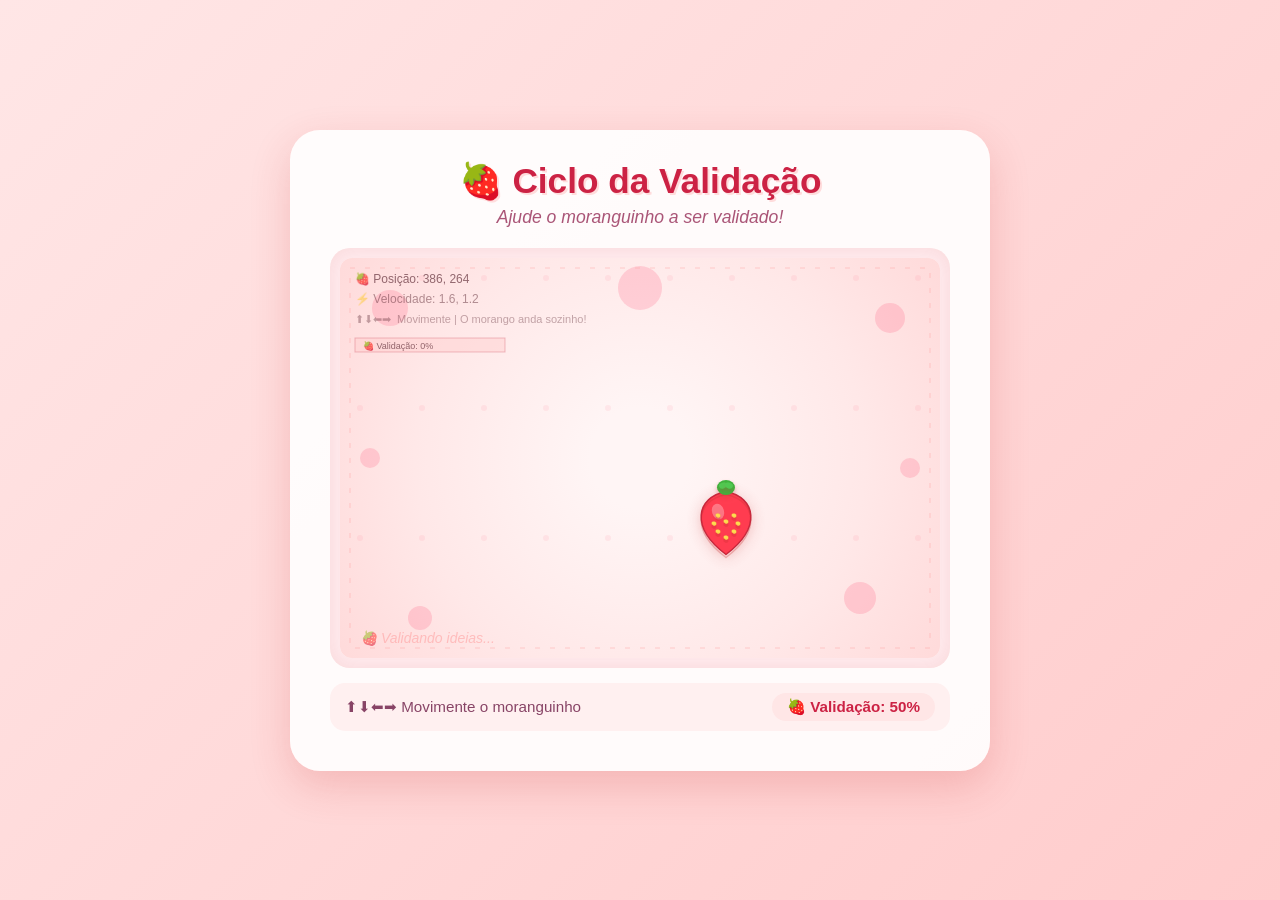
==== index.html @ ab9e492f "Add files via upload" ====
<!DOCTYPE html>
<html lang="pt-br">
<head>
    <meta charset="UTF-8">
    <meta name="viewport" content="width=device-width, initial-scale=1.0">
    <title>🍓 Ciclo da Validação - Moranguinho</title>
    <link rel="stylesheet" href="style.css">
</head>
<body>
    
    <div class="container">
        <h1>🍓 Ciclo da Validação</h1>
        <p class="subtitulo">Ajude o moranguinho a ser validado!</p>
        
        <div class="canvas-wrapper">
            <!-- CANVAS - VAI FUNCIONAR SEM PROCESSING.JS! -->
            <canvas id="canvas-morango" width="600" height="400"></canvas>
        </div>
        
        <div class="info">
            <p>⬆⬇⬅➡  Movimente o moranguinho</p>
            <p id="status">🍓 Validação: 50%</p>
        </div>
    </div>

    <!-- SCRIPT PURO JAVASCRIPT (SEM PROCESSING.JS!) -->
    <script src="script.js"></script>
    
</body>
</html>
---- style.css ----
* {
    margin: 0;
    padding: 0;
    box-sizing: border-box;
}

body {
    font-family: 'Arial', sans-serif;
    background: linear-gradient(135deg, #ffe6e6, #ffcccc);
    min-height: 100vh;
    display: flex;
    justify-content: center;
    align-items: center;
}

.container {
    background: rgba(255, 255, 255, 0.9);
    border-radius: 30px;
    padding: 30px 40px 40px 40px;
    box-shadow: 0 15px 40px rgba(200, 50, 50, 0.2);
    max-width: 700px;
    width: 100%;
    text-align: center;
}

h1 {
    font-size: 2.2rem;
    color: #cc2244;
    margin-bottom: 5px;
    text-shadow: 2px 2px 0px rgba(255, 100, 100, 0.2);
}

.subtitulo {
    font-size: 1.1rem;
    color: #aa5577;
    margin-bottom: 20px;
    font-style: italic;
}

.canvas-wrapper {
    background: #ffebee;
    border-radius: 20px;
    padding: 10px;
    box-shadow: inset 0 0 20px rgba(200, 50, 50, 0.1);
    margin-bottom: 15px;
}

canvas {
    display: block;
    width: 100%;
    max-width: 600px;
    height: auto;
    margin: 0 auto;
    border-radius: 12px;
    background: #fff5f5;
}

.info {
    display: flex;
    justify-content: space-between;
    align-items: center;
    padding: 10px 15px;
    background: #fff0f0;
    border-radius: 15px;
    font-size: 0.95rem;
    color: #884466;
}

#status {
    font-weight: bold;
    background: #ffe6e6;
    padding: 5px 15px;
    border-radius: 20px;
    color: #cc2244;
}

@media (max-width: 500px) {
    .container {
        padding: 15px;
    }
    h1 {
        font-size: 1.6rem;
    }
    .info {
        flex-direction: column;
        gap: 8px;
    }
}
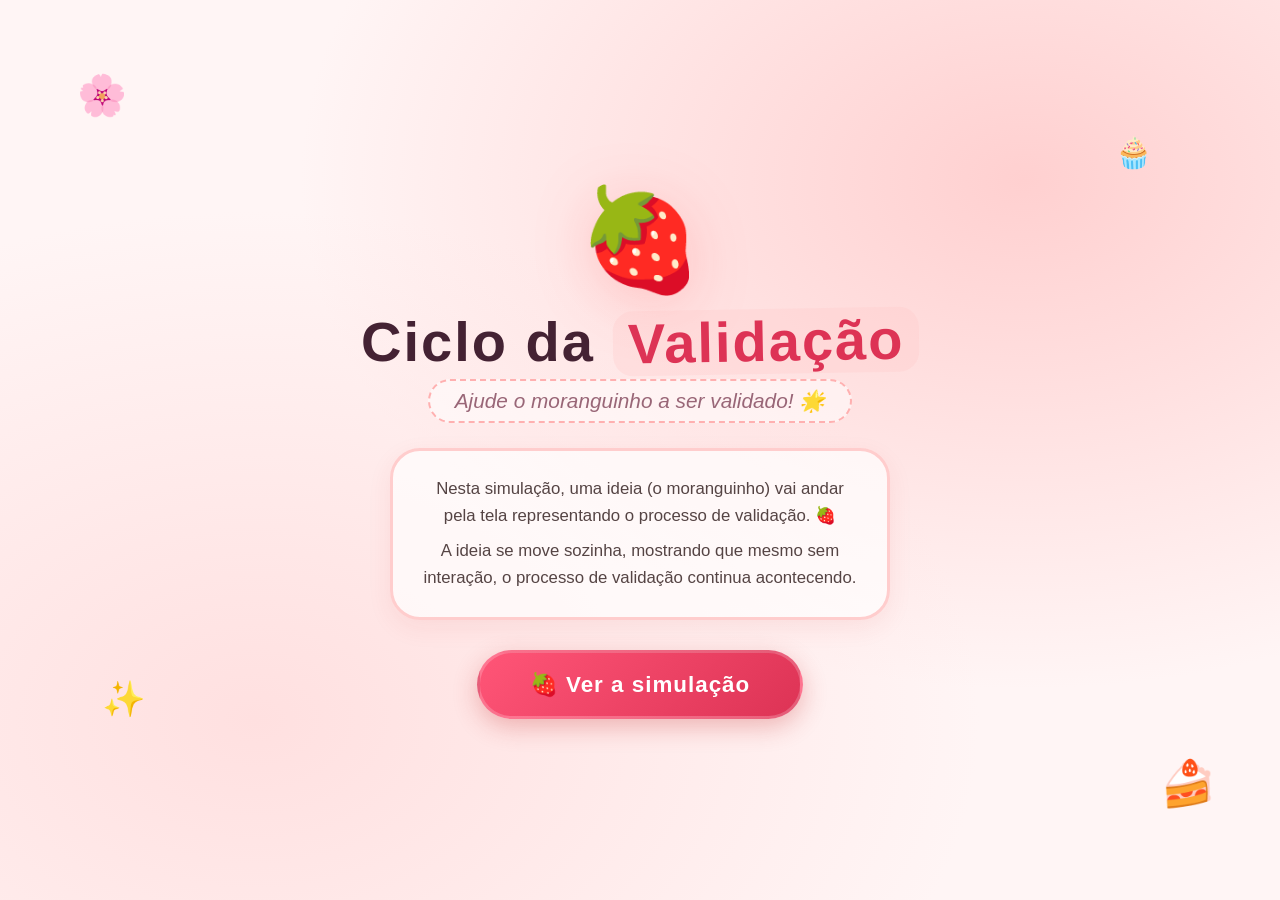
==== commit 804d38b0: "Add files via upload" ====
--- a/index.html
+++ b/index.html
@@ -3,28 +3,53 @@
 <head>
     <meta charset="UTF-8">
     <meta name="viewport" content="width=device-width, initial-scale=1.0">
-    <title>🍓 Ciclo da Validação - Moranguinho</title>
+    <title>🍓 Ciclo da Validação</title>
     <link rel="stylesheet" href="style.css">
 </head>
 <body>
     
-    <div class="container">
-        <h1>🍓 Ciclo da Validação</h1>
-        <p class="subtitulo">Ajude o moranguinho a ser validado!</p>
+    <!-- Tela inicial -->
+    <div class="tela-inicial">
         
-        <div class="canvas-wrapper">
-            <!-- CANVAS - VAI FUNCIONAR SEM PROCESSING.JS! -->
-            <canvas id="canvas-morango" width="600" height="400"></canvas>
+        <!-- Morango gigante que flutua -->
+        <div class="morango-gigante">
+            🍓
         </div>
         
-        <div class="info">
-            <p>⬆⬇⬅➡  Movimente o moranguinho</p>
-            <p id="status">🍓 Validação: 50%</p>
+        <!-- Título principal -->
+        <h1 class="titulo-principal">
+            Ciclo da <span class="destaque">Validação</span>
+        </h1>
+        
+        <!-- Subtítulo fofo -->
+        <p class="subtitulo-inicial">
+            Ajude o moranguinho a ser validado! 🌟
+        </p>
+        
+        <!-- Descrição do que é o jogo -->
+        <div class="descricao">
+            <p>
+                Nesta simulação, uma ideia (o moranguinho) vai andar pela tela 
+                representando o processo de validação. 🍓
+            </p>
+            <p>
+                A ideia se move sozinha, mostrando que mesmo sem interação, 
+                o processo de validação continua acontecendo.
+            </p>
         </div>
+        
+        <!-- Botão para ir ao jogo -->
+        <a href="jogo.html" class="btn-iniciar">
+            🍓 Ver a simulação
+        </a>
+        
+        <!-- Decorações fofas -->
+        <div class="decoracao-1">🌸</div>
+        <div class="decoracao-2">🍰</div>
+        <div class="decoracao-3">🧁</div>
+        <div class="decoracao-4">✨</div>
+        
     </div>
-
-    <!-- SCRIPT PURO JAVASCRIPT (SEM PROCESSING.JS!) -->
-    <script src="script.js"></script>
     
 </body>
 </html>
--- a/style.css
+++ b/style.css
@@ -1,3 +1,5 @@
+/* Estilos fofos com tema de moranguinho */
+
 * {
     margin: 0;
     padding: 0;
@@ -5,84 +7,325 @@
 }
 
 body {
-    font-family: 'Arial', sans-serif;
-    background: linear-gradient(135deg, #ffe6e6, #ffcccc);
+    font-family: 'Comic Sans MS', 'Chalkboard SE', cursive, sans-serif;
     min-height: 100vh;
-    display: flex;
+    background: #fff0f0;
+    overflow: hidden;
+}
+
+/* ===== TELA INICIAL ===== */
+
+.tela-inicial {
+    min-height: 100vh;
+    display: flex;
+    flex-direction: column;
+    align-items: center;
     justify-content: center;
-    align-items: center;
-}
-
-.container {
-    background: rgba(255, 255, 255, 0.9);
+    padding: 40px 20px;
+    background: 
+        radial-gradient(ellipse at 20% 80%, #ffe0e0 0%, transparent 50%),
+        radial-gradient(ellipse at 80% 20%, #ffd0d0 0%, transparent 50%),
+        #fff5f5;
+    position: relative;
+}
+
+/* Morango grande que flutua */
+.morango-gigante {
+    font-size: 100px;
+    animation: flutuar 3s ease-in-out infinite;
+    filter: drop-shadow(0 10px 30px rgba(255, 50, 50, 0.2));
+    margin-bottom: 10px;
+}
+
+/* Animação de flutuação do morango */
+@keyframes flutuar {
+    0%, 100% { transform: translateY(0px) rotate(-2deg); }
+    50% { transform: translateY(-15px) rotate(2deg); }
+}
+
+/* Título principal */
+.titulo-principal {
+    font-size: 3.5rem;
+    color: #442233;
+    text-align: center;
+    margin-bottom: 5px;
+    letter-spacing: 2px;
+}
+
+/* Parte "Validação" em destaque */
+.titulo-principal .destaque {
+    color: #dd3355;
+    background: rgba(255, 200, 200, 0.3);
+    padding: 0 15px;
+    border-radius: 20px;
+    display: inline-block;
+    transform: rotate(-1deg);
+}
+
+/* Subtítulo */
+.subtitulo-inicial {
+    font-size: 1.3rem;
+    color: #996677;
+    margin-bottom: 25px;
+    font-style: italic;
+    background: rgba(255, 255, 255, 0.5);
+    padding: 8px 25px;
     border-radius: 30px;
-    padding: 30px 40px 40px 40px;
-    box-shadow: 0 15px 40px rgba(200, 50, 50, 0.2);
-    max-width: 700px;
+    border: 2px dashed #ffb0b0;
+}
+
+/* Caixa de descrição */
+.descricao {
+    max-width: 500px;
+    text-align: center;
+    background: rgba(255, 255, 255, 0.7);
+    padding: 25px 30px;
+    border-radius: 30px;
+    border: 3px solid #ffcdcd;
+    margin-bottom: 30px;
+    box-shadow: 0 8px 25px rgba(200, 50, 50, 0.08);
+}
+
+.descricao p {
+    color: #554444;
+    font-size: 1.05rem;
+    line-height: 1.6;
+    margin-bottom: 8px;
+}
+
+.descricao p:last-child {
+    margin-bottom: 0;
+}
+
+/* Botão de iniciar */
+.btn-iniciar {
+    display: inline-block;
+    background: linear-gradient(135deg, #ff5577, #dd3355);
+    color: white;
+    font-size: 1.4rem;
+    font-family: inherit;
+    padding: 18px 50px;
+    border-radius: 50px;
+    text-decoration: none;
+    font-weight: bold;
+    letter-spacing: 1px;
+    box-shadow: 0 8px 25px rgba(200, 50, 50, 0.3);
+    transition: all 0.3s ease;
+    border: 3px solid rgba(255, 255, 255, 0.2);
+}
+
+/* Efeito ao passar o mouse no botão */
+.btn-iniciar:hover {
+    transform: translateY(-3px) scale(1.02);
+    box-shadow: 0 12px 35px rgba(200, 50, 50, 0.4);
+    background: linear-gradient(135deg, #ff6688, #ee3355);
+}
+
+/* Efeito ao clicar no botão */
+.btn-iniciar:active {
+    transform: translateY(0px) scale(0.98);
+}
+
+/* Decorações espalhadas pela tela */
+.decoracao-1 {
+    position: absolute;
+    top: 8%;
+    left: 6%;
+    font-size: 40px;
+    animation: girar 20s linear infinite;
+}
+
+.decoracao-2 {
+    position: absolute;
+    bottom: 10%;
+    right: 5%;
+    font-size: 45px;
+    animation: girar 25s linear infinite reverse;
+}
+
+.decoracao-3 {
+    position: absolute;
+    top: 15%;
+    right: 10%;
+    font-size: 30px;
+    animation: flutuar 4s ease-in-out infinite;
+}
+
+.decoracao-4 {
+    position: absolute;
+    bottom: 20%;
+    left: 8%;
+    font-size: 35px;
+    animation: flutuar 3.5s ease-in-out infinite 1s;
+}
+
+/* Animação de girar para as decorações */
+@keyframes girar {
+    0% { transform: rotate(0deg); }
+    100% { transform: rotate(360deg); }
+}
+
+/* ===== TELA DO JOGO ===== */
+
+.tela-jogo {
+    min-height: 100vh;
+    display: flex;
+    flex-direction: column;
+    align-items: center;
+    justify-content: center;
+    padding: 20px;
+    background: 
+        radial-gradient(ellipse at 30% 70%, #ffe8e8 0%, transparent 60%),
+        radial-gradient(ellipse at 70% 30%, #ffdddd 0%, transparent 60%),
+        #fff5f5;
+}
+
+/* Cabeçalho do jogo */
+.header-jogo {
+    display: flex;
+    align-items: center;
+    justify-content: space-between;
     width: 100%;
-    text-align: center;
-}
-
-h1 {
-    font-size: 2.2rem;
-    color: #cc2244;
-    margin-bottom: 5px;
-    text-shadow: 2px 2px 0px rgba(255, 100, 100, 0.2);
-}
-
-.subtitulo {
+    max-width: 650px;
+    margin-bottom: 15px;
+    padding: 10px 20px;
+    background: rgba(255, 255, 255, 0.7);
+    border-radius: 20px;
+    border: 2px solid #ffcdcd;
+}
+
+/* Botão de voltar */
+.btn-voltar {
+    color: #dd3355;
+    text-decoration: none;
+    font-weight: bold;
+    font-size: 0.95rem;
+    padding: 8px 15px;
+    border-radius: 12px;
+    background: rgba(255, 200, 200, 0.3);
+    transition: background 0.3s;
+}
+
+.btn-voltar:hover {
+    background: rgba(255, 200, 200, 0.6);
+}
+
+/* Título do jogo */
+.titulo-jogo {
     font-size: 1.1rem;
-    color: #aa5577;
-    margin-bottom: 20px;
-    font-style: italic;
-}
-
+    color: #442233;
+    margin: 0;
+}
+
+/* Status de validação */
+.status-jogo {
+    background: #ffdddd;
+    padding: 6px 16px;
+    border-radius: 20px;
+    color: #dd3355;
+    font-weight: bold;
+    font-size: 0.9rem;
+    border: 2px solid #ffbbbb;
+}
+
+/* Área do canvas */
 .canvas-wrapper {
-    background: #ffebee;
-    border-radius: 20px;
-    padding: 10px;
-    box-shadow: inset 0 0 20px rgba(200, 50, 50, 0.1);
-    margin-bottom: 15px;
-}
-
+    background: rgba(255, 255, 255, 0.7);
+    border-radius: 25px;
+    padding: 12px;
+    box-shadow: 0 10px 40px rgba(200, 50, 50, 0.1);
+    border: 3px solid #ffcdcd;
+    max-width: 650px;
+    width: 100%;
+}
+
+/* O canvas onde o morango anda */
 canvas {
     display: block;
     width: 100%;
-    max-width: 600px;
     height: auto;
-    margin: 0 auto;
-    border-radius: 12px;
+    border-radius: 15px;
     background: #fff5f5;
 }
 
-.info {
+/* Informações na parte de baixo */
+.controles {
+    width: 100%;
+    max-width: 650px;
+    margin-top: 15px;
     display: flex;
     justify-content: space-between;
     align-items: center;
-    padding: 10px 15px;
-    background: #fff0f0;
+    flex-wrap: wrap;
+    gap: 10px;
+    padding: 12px 20px;
+    background: rgba(255, 255, 255, 0.5);
+    border-radius: 20px;
+    border: 2px dashed #ffcdcd;
+}
+
+.info-simulacao {
+    display: flex;
+    align-items: center;
+    gap: 8px;
+}
+
+.icone-info {
+    font-size: 1.5rem;
+}
+
+.texto-info {
+    color: #776666;
+    font-size: 0.9rem;
+}
+
+.dica-simulacao {
+    color: #886666;
+    font-size: 0.9rem;
+    background: rgba(255, 200, 200, 0.2);
+    padding: 5px 15px;
     border-radius: 15px;
-    font-size: 0.95rem;
-    color: #884466;
-}
-
-#status {
-    font-weight: bold;
-    background: #ffe6e6;
-    padding: 5px 15px;
-    border-radius: 20px;
-    color: #cc2244;
-}
-
-@media (max-width: 500px) {
-    .container {
-        padding: 15px;
-    }
-    h1 {
-        font-size: 1.6rem;
-    }
-    .info {
+}
+
+/* Deixar bonito em telas pequenas */
+@media (max-width: 600px) {
+    .titulo-principal {
+        font-size: 2.2rem;
+    }
+    
+    .morango-gigante {
+        font-size: 70px;
+    }
+    
+    .btn-iniciar {
+        font-size: 1.1rem;
+        padding: 14px 35px;
+    }
+    
+    .header-jogo {
+        flex-wrap: wrap;
+        justify-content: center;
+        gap: 8px;
+        padding: 10px;
+    }
+    
+    .titulo-jogo {
+        font-size: 0.9rem;
+        order: -1;
+        width: 100%;
+        text-align: center;
+    }
+    
+    .controles {
         flex-direction: column;
-        gap: 8px;
+        align-items: center;
+        text-align: center;
+    }
+    
+    .decoracao-1,
+    .decoracao-2,
+    .decoracao-3,
+    .decoracao-4 {
+        display: none;
     }
 }
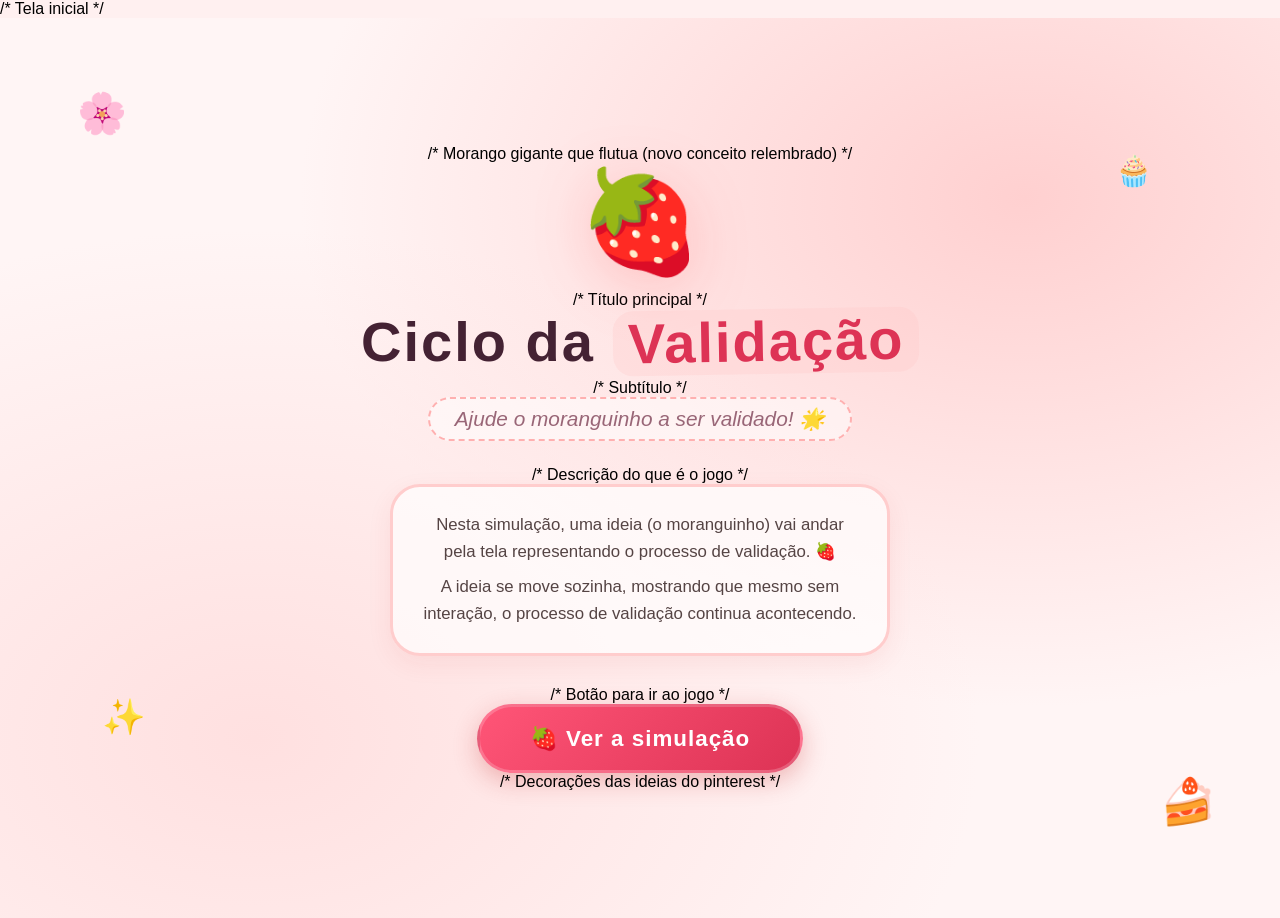
==== commit 5e555ac9: "Update index.html" ====
--- a/index.html
+++ b/index.html
@@ -8,25 +8,25 @@
 </head>
 <body>
     
-    <!-- Tela inicial -->
+    /* Tela inicial */
     <div class="tela-inicial">
         
-        <!-- Morango gigante que flutua -->
+        /* Morango gigante que flutua (novo conceito relembrado) */
         <div class="morango-gigante">
             🍓
         </div>
         
-        <!-- Título principal -->
+        /* Título principal */
         <h1 class="titulo-principal">
             Ciclo da <span class="destaque">Validação</span>
         </h1>
         
-        <!-- Subtítulo fofo -->
+        /* Subtítulo */
         <p class="subtitulo-inicial">
             Ajude o moranguinho a ser validado! 🌟
         </p>
         
-        <!-- Descrição do que é o jogo -->
+        /* Descrição do que é o jogo */
         <div class="descricao">
             <p>
                 Nesta simulação, uma ideia (o moranguinho) vai andar pela tela 
@@ -38,12 +38,12 @@
             </p>
         </div>
         
-        <!-- Botão para ir ao jogo -->
+        /* Botão para ir ao jogo */
         <a href="jogo.html" class="btn-iniciar">
             🍓 Ver a simulação
         </a>
         
-        <!-- Decorações fofas -->
+        /* Decorações das ideias do pinterest */
         <div class="decoracao-1">🌸</div>
         <div class="decoracao-2">🍰</div>
         <div class="decoracao-3">🧁</div>
@@ -52,4 +52,4 @@
     </div>
     
 </body>
-</html>+</html>
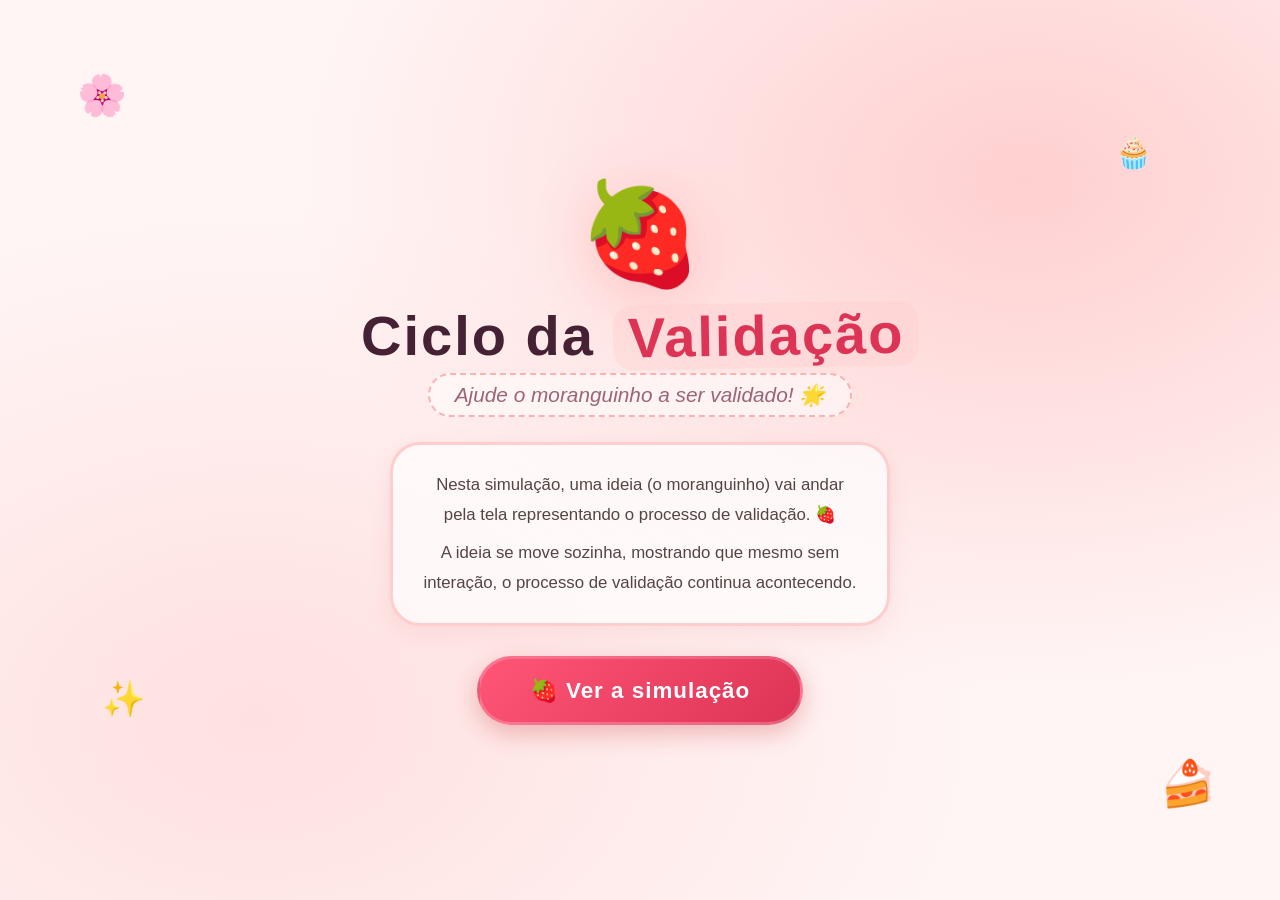
==== commit 44c9a0d9: "Update index.html" ====
--- a/index.html
+++ b/index.html
@@ -8,25 +8,25 @@
 </head>
 <body>
     
-    /* Tela inicial */
+    <!-- tela inicial -->
     <div class="tela-inicial">
         
-        /* Morango gigante que flutua (novo conceito relembrado) */
+        <!-- morango gigante que flutua (novo conceito relembrado) -->
         <div class="morango-gigante">
             🍓
         </div>
         
-        /* Título principal */
+        <!-- título principal -->
         <h1 class="titulo-principal">
             Ciclo da <span class="destaque">Validação</span>
         </h1>
         
-        /* Subtítulo */
+        <!-- subtítulo -->
         <p class="subtitulo-inicial">
             Ajude o moranguinho a ser validado! 🌟
         </p>
         
-        /* Descrição do que é o jogo */
+        <!-- descrição do que é o jogo -->
         <div class="descricao">
             <p>
                 Nesta simulação, uma ideia (o moranguinho) vai andar pela tela 
@@ -38,12 +38,12 @@
             </p>
         </div>
         
-        /* Botão para ir ao jogo */
+        <!-- botão para ir ao jogo -->
         <a href="jogo.html" class="btn-iniciar">
             🍓 Ver a simulação
         </a>
         
-        /* Decorações das ideias do pinterest */
+        <!-- decorações das ideias do pinterest -->
         <div class="decoracao-1">🌸</div>
         <div class="decoracao-2">🍰</div>
         <div class="decoracao-3">🧁</div>
--- a/style.css
+++ b/style.css
@@ -1,11 +1,11 @@
-/* Estilos fofos com tema de moranguinho */
-
+/* reset básico - tira as margens que o navegador coloca */
 * {
     margin: 0;
     padding: 0;
     box-sizing: border-box;
 }
 
+/* corpo da página (fundo rosado e fonte) */
 body {
     font-family: 'Comic Sans MS', 'Chalkboard SE', cursive, sans-serif;
     min-height: 100vh;
@@ -13,8 +13,7 @@
     overflow: hidden;
 }
 
-/* ===== TELA INICIAL ===== */
-
+/*tela inicial */
 .tela-inicial {
     min-height: 100vh;
     display: flex;
@@ -29,7 +28,7 @@
     position: relative;
 }
 
-/* Morango grande que flutua */
+/* morango gigante que flutua */
 .morango-gigante {
     font-size: 100px;
     animation: flutuar 3s ease-in-out infinite;
@@ -37,13 +36,13 @@
     margin-bottom: 10px;
 }
 
-/* Animação de flutuação do morango */
+/* animação de flutuação */
 @keyframes flutuar {
     0%, 100% { transform: translateY(0px) rotate(-2deg); }
     50% { transform: translateY(-15px) rotate(2deg); }
 }
 
-/* Título principal */
+/* título principal */
 .titulo-principal {
     font-size: 3.5rem;
     color: #442233;
@@ -52,7 +51,7 @@
     letter-spacing: 2px;
 }
 
-/* Parte "Validação" em destaque */
+/* destaque da palavra "validação" */
 .titulo-principal .destaque {
     color: #dd3355;
     background: rgba(255, 200, 200, 0.3);
@@ -62,7 +61,7 @@
     transform: rotate(-1deg);
 }
 
-/* Subtítulo */
+/* subtítulo */
 .subtitulo-inicial {
     font-size: 1.3rem;
     color: #996677;
@@ -74,7 +73,7 @@
     border: 2px dashed #ffb0b0;
 }
 
-/* Caixa de descrição */
+/* caixa de descrição */
 .descricao {
     max-width: 500px;
     text-align: center;
@@ -89,7 +88,7 @@
 .descricao p {
     color: #554444;
     font-size: 1.05rem;
-    line-height: 1.6;
+    line-height: 1.8;
     margin-bottom: 8px;
 }
 
@@ -97,7 +96,7 @@
     margin-bottom: 0;
 }
 
-/* Botão de iniciar */
+/* botão de começar */
 .btn-iniciar {
     display: inline-block;
     background: linear-gradient(135deg, #ff5577, #dd3355);
@@ -114,19 +113,17 @@
     border: 3px solid rgba(255, 255, 255, 0.2);
 }
 
-/* Efeito ao passar o mouse no botão */
 .btn-iniciar:hover {
     transform: translateY(-3px) scale(1.02);
     box-shadow: 0 12px 35px rgba(200, 50, 50, 0.4);
     background: linear-gradient(135deg, #ff6688, #ee3355);
 }
 
-/* Efeito ao clicar no botão */
 .btn-iniciar:active {
     transform: translateY(0px) scale(0.98);
 }
 
-/* Decorações espalhadas pela tela */
+/* decorações */
 .decoracao-1 {
     position: absolute;
     top: 8%;
@@ -159,42 +156,43 @@
     animation: flutuar 3.5s ease-in-out infinite 1s;
 }
 
-/* Animação de girar para as decorações */
 @keyframes girar {
     0% { transform: rotate(0deg); }
     100% { transform: rotate(360deg); }
 }
 
-/* ===== TELA DO JOGO ===== */
-
+/*tela do jogo*/
 .tela-jogo {
     min-height: 100vh;
     display: flex;
     flex-direction: column;
     align-items: center;
     justify-content: center;
-    padding: 20px;
+    padding: 15px;
     background: 
         radial-gradient(ellipse at 30% 70%, #ffe8e8 0%, transparent 60%),
         radial-gradient(ellipse at 70% 30%, #ffdddd 0%, transparent 60%),
         #fff5f5;
-}
-
-/* Cabeçalho do jogo */
+    position: relative;
+}
+
+/* cabeçalho do jogo */
 .header-jogo {
     display: flex;
     align-items: center;
     justify-content: space-between;
     width: 100%;
     max-width: 650px;
-    margin-bottom: 15px;
-    padding: 10px 20px;
-    background: rgba(255, 255, 255, 0.7);
+    margin-bottom: 12px;
+    padding: 10px 18px;
+    background: rgba(255, 255, 255, 0.8);
     border-radius: 20px;
     border: 2px solid #ffcdcd;
-}
-
-/* Botão de voltar */
+    flex-wrap: wrap;
+    gap: 8px;
+}
+
+/* botão de voltar*/
 .btn-voltar {
     color: #dd3355;
     text-decoration: none;
@@ -210,14 +208,14 @@
     background: rgba(255, 200, 200, 0.6);
 }
 
-/* Título do jogo */
+/* título do jogo */
 .titulo-jogo {
     font-size: 1.1rem;
     color: #442233;
     margin: 0;
 }
 
-/* Status de validação */
+/* status da validação */
 .status-jogo {
     background: #ffdddd;
     padding: 6px 16px;
@@ -228,18 +226,18 @@
     border: 2px solid #ffbbbb;
 }
 
-/* Área do canvas */
+/* moldura do canvas */
 .canvas-wrapper {
     background: rgba(255, 255, 255, 0.7);
     border-radius: 25px;
-    padding: 12px;
+    padding: 10px;
     box-shadow: 0 10px 40px rgba(200, 50, 50, 0.1);
     border: 3px solid #ffcdcd;
     max-width: 650px;
     width: 100%;
 }
 
-/* O canvas onde o morango anda */
+/* o canvas */
 canvas {
     display: block;
     width: 100%;
@@ -248,17 +246,17 @@
     background: #fff5f5;
 }
 
-/* Informações na parte de baixo */
+/* controles/informações */
 .controles {
     width: 100%;
     max-width: 650px;
-    margin-top: 15px;
+    margin-top: 12px;
     display: flex;
     justify-content: space-between;
     align-items: center;
     flex-wrap: wrap;
     gap: 10px;
-    padding: 12px 20px;
+    padding: 10px 18px;
     background: rgba(255, 255, 255, 0.5);
     border-radius: 20px;
     border: 2px dashed #ffcdcd;
@@ -271,7 +269,7 @@
 }
 
 .icone-info {
-    font-size: 1.5rem;
+    font-size: 1.3rem;
 }
 
 .texto-info {
@@ -281,13 +279,13 @@
 
 .dica-simulacao {
     color: #886666;
-    font-size: 0.9rem;
+    font-size: 0.85rem;
     background: rgba(255, 200, 200, 0.2);
     padding: 5px 15px;
     border-radius: 15px;
 }
 
-/* Deixar bonito em telas pequenas */
+/* responsividade */
 @media (max-width: 600px) {
     .titulo-principal {
         font-size: 2.2rem;
@@ -302,10 +300,24 @@
         padding: 14px 35px;
     }
     
+    .subtitulo-inicial {
+        font-size: 1rem;
+        padding: 6px 18px;
+    }
+    
+    .descricao {
+        padding: 18px 20px;
+        margin-bottom: 20px;
+    }
+    
+    .descricao p {
+        font-size: 0.95rem;
+    }
+    
     .header-jogo {
         flex-wrap: wrap;
         justify-content: center;
-        gap: 8px;
+        gap: 6px;
         padding: 10px;
     }
     
@@ -316,10 +328,30 @@
         text-align: center;
     }
     
+    .status-jogo {
+        font-size: 0.8rem;
+        padding: 4px 12px;
+    }
+    
+    .btn-voltar {
+        font-size: 0.85rem;
+        padding: 6px 12px;
+    }
+    
     .controles {
         flex-direction: column;
         align-items: center;
         text-align: center;
+        padding: 10px 14px;
+    }
+    
+    .texto-info {
+        font-size: 0.8rem;
+    }
+    
+    .dica-simulacao {
+        font-size: 0.75rem;
+        padding: 4px 12px;
     }
     
     .decoracao-1,
@@ -328,4 +360,19 @@
     .decoracao-4 {
         display: none;
     }
-}+}
+
+@media (max-width: 400px) {
+    .titulo-principal {
+        font-size: 1.8rem;
+    }
+    
+    .morango-gigante {
+        font-size: 55px;
+    }
+    
+    .btn-iniciar {
+        font-size: 1rem;
+        padding: 12px 28px;
+    }
+}
